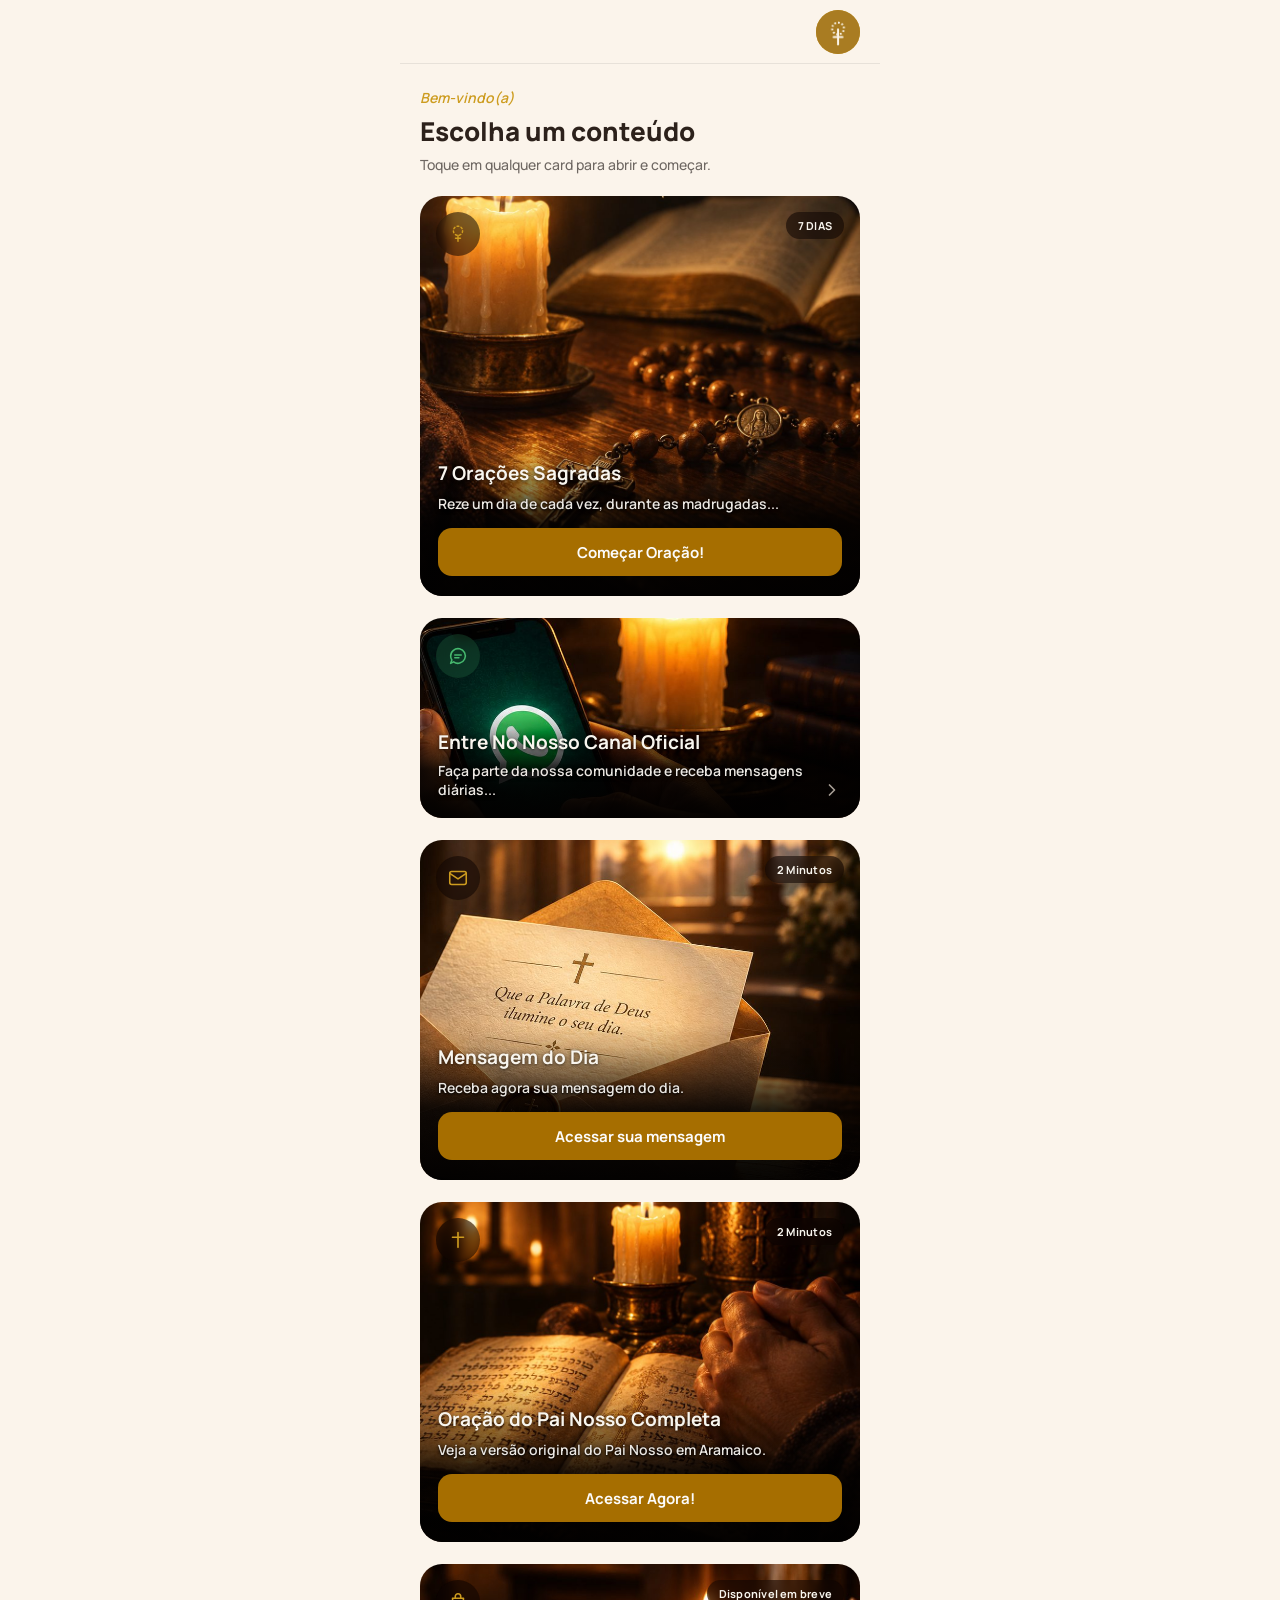
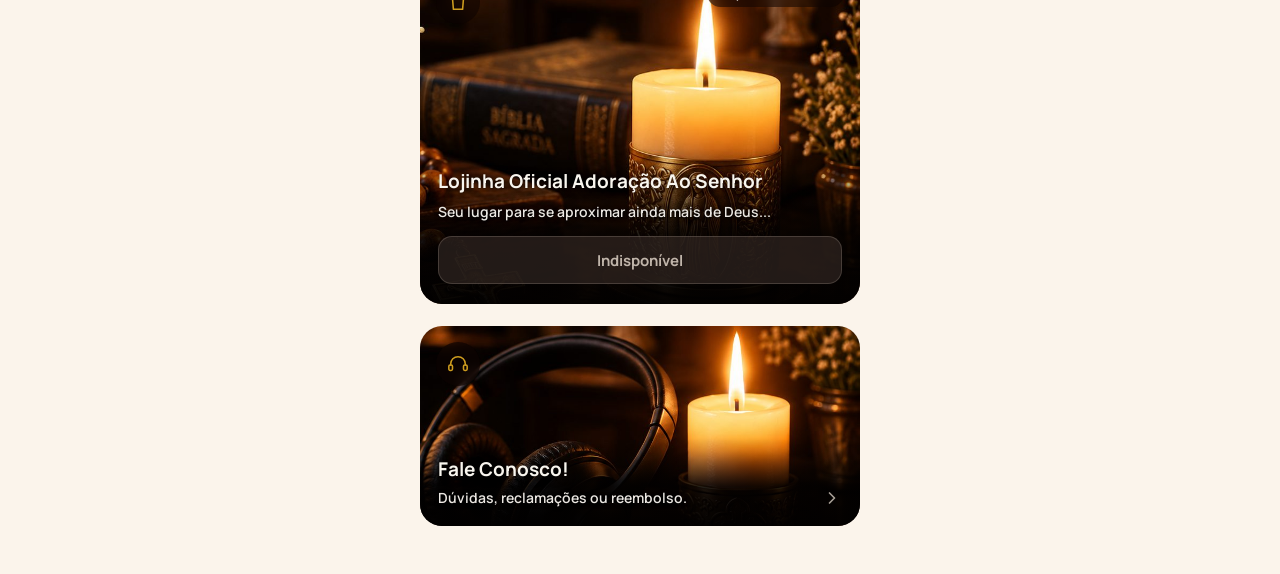
==== index.html @ 66c06114 "Corrige imagens de fundo quebradas em cards com link interno Aspas simples dentro de url() colidiam " ====
<!doctype html>
<html lang="pt-BR">
<head>
<meta charset="utf-8">
<meta name="viewport" content="width=device-width, initial-scale=1">
<title>Início — 7 Améns da Madrugada</title>
<link rel="preconnect" href="https://fonts.googleapis.com">
<link href="https://fonts.googleapis.com/css2?family=Manrope:wght@400;500;600;700;800&display=swap" rel="stylesheet">
<link rel="stylesheet" href="css/styles.css?v=2">
<link rel="icon" type="image/png" sizes="32x32" href="assets/images/icon-32.png">
<link rel="apple-touch-icon" href="assets/images/icon-180.png">
</head>
<body>
<div class="app">

  <div class="header" style="justify-content:flex-end;">
    <div class="avatar"><img src="assets/images/icon-96.png" alt="7 Améns da Madrugada" width="44" height="44"></div>
  </div>

  <div class="content">

    <div class="heading-block">
      <span class="eyebrow">Bem-vindo(a)</span>
      <h1 class="title">Escolha um conteúdo</h1>
      <p class="subtext">Toque em qualquer card para abrir e começar.</p>
    </div>

    <a href="novena.html" class="card" style="height:400px;background-image:linear-gradient(to top, oklch(0.08 0.01 40 / 0.15) 0%, transparent 40%), url(assets/images/home-7-oracoes-sagradas.jpg);">
      <div class="icon-badge">
        <svg width="22" height="22" viewBox="0 0 24 24" fill="none" stroke="currentColor" stroke-width="1.6" stroke-linecap="round"><circle cx="12" cy="8.5" r="5" stroke-dasharray="1.8 2.6"/><line x1="12" y1="13.5" x2="12" y2="20" stroke-linecap="round"/><line x1="9.3" y1="16.7" x2="14.7" y2="16.7" stroke-linecap="round"/></svg>
      </div>
      <div class="pill-badge">7 DIAS</div>
      <div class="card-body">
        <h3 class="card-title">7 Orações Sagradas</h3>
        <p class="card-sub">Reze um dia de cada vez, durante as madrugadas...</p>
        <button class="cta-btn" type="button">Começar Oração!</button>
      </div>
    </a>

    <a href="https://chat.whatsapp.com/FIUtX62TOWH0xIyb51NqHr?s=cl&p=i&mlu=4&ilr=4" target="_blank" rel="noopener" class="card" style="height:200px;background-image:linear-gradient(to top, oklch(0.08 0.01 40 / 0.15) 0%, transparent 40%), url(assets/images/home-canal-oficial.jpg);">
      <div class="icon-badge" style="background:oklch(0.70 0.15 152 / 0.18);color:var(--whatsapp);">
        <svg width="22" height="22" viewBox="0 0 24 24" fill="none" stroke="currentColor" stroke-width="1.7" stroke-linecap="round" stroke-linejoin="round"><path d="M4 12a8 8 0 1 1 3.2 6.4L4 20l1.3-3.6A7.96 7.96 0 0 1 4 12Z"/><line x1="8.5" y1="11" x2="15.5" y2="11"/><line x1="8.5" y1="14" x2="13" y2="14"/></svg>
      </div>
      <div class="card-body row">
        <div style="display:flex;flex-direction:column;gap:6px;">
          <h3 class="card-title" style="font-size:19px;">Entre No Nosso Canal Oficial</h3>
          <p class="card-sub">Faça parte da nossa comunidade e receba mensagens diárias...</p>
        </div>
        <svg class="chevron" width="20" height="20" viewBox="0 0 24 24" fill="none" stroke="currentColor" stroke-width="2" stroke-linecap="round" stroke-linejoin="round"><path d="M9 6l6 6-6 6"/></svg>
      </div>
    </a>

    <a href="javascript:void(0)" onclick="abrirMensagemDoDia()" class="card" style="height:340px;background-image:linear-gradient(to top, oklch(0.08 0.01 40 / 0.15) 0%, transparent 40%), url(assets/images/home-mensagem-do-dia.jpg);">
      <div class="icon-badge">
        <svg width="22" height="22" viewBox="0 0 24 24" fill="none" stroke="currentColor" stroke-width="1.7" stroke-linecap="round" stroke-linejoin="round"><rect x="3" y="5" width="18" height="14" rx="2"/><path d="M3 7l9 6 9-6"/></svg>
      </div>
      <div class="pill-badge">2 Minutos</div>
      <div class="card-body">
        <h3 class="card-title">Mensagem do Dia</h3>
        <p class="card-sub">Receba agora sua mensagem do dia.</p>
        <button class="cta-btn" type="button">Acessar sua mensagem</button>
      </div>
    </a>

    <a href="dia.html?material=pai-nosso" class="card" style="height:340px;background-image:linear-gradient(to top, oklch(0.08 0.01 40 / 0.15) 0%, transparent 40%), url(assets/images/home-pai-nosso.jpg);">
      <div class="icon-badge">
        <svg width="22" height="22" viewBox="0 0 24 24" fill="none" stroke="currentColor" stroke-width="1.8" stroke-linecap="round" stroke-linejoin="round"><line x1="12" y1="4" x2="12" y2="20"/><line x1="6" y1="9" x2="18" y2="9"/></svg>
      </div>
      <div class="pill-badge">2 Minutos</div>
      <div class="card-body">
        <h3 class="card-title">Oração do Pai Nosso Completa</h3>
        <p class="card-sub">Veja a versão original do Pai Nosso em Aramaico.</p>
        <button class="cta-btn" type="button">Acessar Agora!</button>
      </div>
    </a>

    <div class="card static" style="height:340px;background-image:linear-gradient(to top, oklch(0.08 0.01 40 / 0.15) 0%, transparent 40%), url(assets/images/home-lojinha.jpg);">
      <div class="icon-badge">
        <svg width="22" height="22" viewBox="0 0 24 24" fill="none" stroke="currentColor" stroke-width="1.7" stroke-linecap="round" stroke-linejoin="round"><path d="M6 8h12l-1 12H7L6 8Z"/><path d="M9 8V6a3 3 0 0 1 6 0v2"/></svg>
      </div>
      <div class="pill-badge">Disponível em breve</div>
      <div class="card-body">
        <h3 class="card-title">Lojinha Oficial Adoração Ao Senhor</h3>
        <p class="card-sub">Seu lugar para se aproximar ainda mais de Deus...</p>
        <button class="cta-btn muted" type="button" disabled>Indisponível</button>
      </div>
    </div>

    <a href="https://wa.me/5591980159224?text=Ol%C3%A1!%20Preciso%20de%20ajuda%20com%20o%20app%207%20Am%C3%A9ns%20da%20Madrugada." target="_blank" rel="noopener" class="card" style="height:200px;background-image:linear-gradient(to top, oklch(0.08 0.01 40 / 0.15) 0%, transparent 40%), url(assets/images/home-fale-conosco.jpg);">
      <div class="icon-badge">
        <svg width="22" height="22" viewBox="0 0 24 24" fill="none" stroke="currentColor" stroke-width="1.7" stroke-linecap="round" stroke-linejoin="round"><path d="M4 13v-1a8 8 0 0 1 16 0v1"/><rect x="2" y="13" width="4" height="6" rx="1.5"/><rect x="18" y="13" width="4" height="6" rx="1.5"/></svg>
      </div>
      <div class="card-body row">
        <div style="display:flex;flex-direction:column;gap:6px;">
          <h3 class="card-title" style="font-size:19px;">Fale Conosco!</h3>
          <p class="card-sub">Dúvidas, reclamações ou reembolso.</p>
        </div>
        <svg class="chevron" width="20" height="20" viewBox="0 0 24 24" fill="none" stroke="currentColor" stroke-width="2" stroke-linecap="round" stroke-linejoin="round"><path d="M9 6l6 6-6 6"/></svg>
      </div>
    </a>

  </div>
</div>

<div class="modal-scrim" id="msg-modal">
  <div class="modal-card">
    <div class="modal-icon">
      <svg width="24" height="24" viewBox="0 0 24 24" fill="none" stroke="currentColor" stroke-width="1.7" stroke-linecap="round" stroke-linejoin="round"><rect x="3" y="5" width="18" height="14" rx="2"/><path d="M3 7l9 6 9-6"/></svg>
    </div>
    <div class="modal-heading">
      <h3 id="msg-ref" style="color:var(--accent-strong);font-size:13px;font-weight:800;letter-spacing:.04em;text-transform:uppercase;">Referência</h3>
    </div>
    <p id="msg-texto" style="margin:0;font-size:17px;font-weight:700;font-style:italic;line-height:1.5;color:var(--ink);text-align:center;"></p>
    <p id="msg-reflexao" style="margin:0;font-size:14.5px;font-weight:500;line-height:1.65;color:var(--ink-muted);text-align:center;"></p>
    <div class="modal-actions">
      <button class="modal-btn primary" type="button" onclick="document.getElementById('msg-modal').classList.remove('open')">FECHAR</button>
    </div>
  </div>
</div>

<script src="js/mensagens.js"></script>
<script>
  function mensagemDoDiaIndex() {
    const epoch = Date.UTC(2025, 0, 1);
    const hoje = Date.UTC(new Date().getUTCFullYear(), new Date().getUTCMonth(), new Date().getUTCDate());
    const dias = Math.floor((hoje - epoch) / 86400000);
    return ((dias % MENSAGENS.length) + MENSAGENS.length) % MENSAGENS.length;
  }

  function abrirMensagemDoDia() {
    const msg = MENSAGENS[mensagemDoDiaIndex()];
    document.getElementById('msg-ref').textContent = msg.ref;
    document.getElementById('msg-texto').textContent = `“${msg.texto}”`;
    document.getElementById('msg-reflexao').textContent = msg.reflexao;
    document.getElementById('msg-modal').classList.add('open');
  }
</script>
<script src="js/app.js?v=3"></script>
</body>
</html>
---- css/styles.css ----
:root {
  --bg: oklch(0.97 0.014 75);
  --surface-alt: oklch(0.93 0.012 70);
  --ink: oklch(0.26 0.02 50);
  --ink-muted: oklch(0.52 0.012 60);
  --accent: oklch(0.72 0.14 85);
  --accent-strong: oklch(0.58 0.15 82);
  --on-accent: oklch(0.99 0 0);
  --dark-on-accent: oklch(0.22 0.03 55);
  --hairline: oklch(0 0 0 / 0.08);
  --card-ink: oklch(0.97 0.01 85);
  --card-muted: oklch(0.85 0.02 75 / 0.78);
  --whatsapp: oklch(0.70 0.15 152);
  --badge-bg: oklch(0.13 0.02 45 / 0.55);
  --muted-btn-bg: oklch(0.32 0.02 50 / 0.55);
  --muted-btn-border: oklch(0.60 0.02 60 / 0.35);
  --muted-btn-ink: oklch(0.78 0.02 70);
  --locked-badge: oklch(0.42 0.01 60 / 0.7);
  color-scheme: light;
}

* { box-sizing: border-box; }

html, body {
  margin: 0;
  background: var(--bg);
  color: var(--ink);
  font-family: 'Manrope', -apple-system, sans-serif;
  min-height: 100%;
}

a { color: var(--accent); text-decoration: none; }
a:hover { color: var(--accent-strong); }

.app {
  max-width: 480px;
  margin: 0 auto;
  min-height: 100vh;
  min-height: 100dvh;
  background: var(--bg);
  display: flex;
  flex-direction: column;
}

.header {
  flex: 0 0 auto;
  height: 64px;
  display: flex;
  align-items: center;
  justify-content: space-between;
  padding: 0 20px;
  border-bottom: 1px solid var(--hairline);
  position: sticky;
  top: 0;
  background: var(--bg);
  z-index: 20;
}

.back-btn {
  height: 44px;
  padding: 0 16px 0 12px;
  border-radius: 999px;
  background: var(--surface-alt);
  color: var(--ink);
  border: none;
  display: flex;
  align-items: center;
  gap: 6px;
  font-family: 'Manrope', sans-serif;
  font-weight: 600;
  font-size: 15px;
  cursor: pointer;
}

.avatar {
  width: 44px;
  height: 44px;
  border-radius: 50%;
  background: var(--accent);
  display: flex;
  align-items: center;
  justify-content: center;
  font-weight: 700;
  font-size: 16px;
  color: var(--on-accent);
  flex: 0 0 auto;
  overflow: hidden;
}

.avatar img {
  width: 100%;
  height: 100%;
  object-fit: cover;
}

.content {
  flex: 1 1 auto;
  padding: 24px 20px 48px;
  display: flex;
  flex-direction: column;
  gap: 22px;
}

.eyebrow {
  font-style: italic;
  font-size: 14px;
  font-weight: 600;
  color: var(--accent);
}

h1.title {
  margin: 0;
  font-size: 26px;
  font-weight: 800;
  color: var(--ink);
}

.subtext {
  margin: 0;
  font-size: 14px;
  font-weight: 500;
  color: var(--ink-muted);
}

.heading-block {
  display: flex;
  flex-direction: column;
  gap: 6px;
}

.section-heading {
  display: flex;
  align-items: flex-start;
  gap: 10px;
}

.section-heading .bar {
  width: 4px;
  height: 44px;
  border-radius: 3px;
  background: var(--accent-strong);
  margin-top: 2px;
  flex: 0 0 auto;
}

.kicker {
  font-weight: 700;
  font-size: 11px;
  letter-spacing: .06em;
  text-transform: uppercase;
  color: var(--ink-muted);
}

/* Cards (Home + Novena) */
.card {
  position: relative;
  border-radius: 22px;
  overflow: hidden;
  flex: 0 0 auto;
  opacity: 0.5;
  transform: scale(0.96);
  transition: opacity 0.28s ease, transform 0.28s ease;
  transform-origin: center center;
  display: block;
  color: inherit;
  background-size: cover;
  background-position: center;
}

.card.static { opacity: 1; transform: scale(1); }

.card.locked {
  filter: grayscale(35%) brightness(0.9);
  pointer-events: none;
}

.icon-badge {
  position: absolute;
  top: 16px;
  left: 16px;
  width: 44px;
  height: 44px;
  border-radius: 50%;
  background: var(--badge-bg);
  backdrop-filter: blur(6px);
  display: flex;
  align-items: center;
  justify-content: center;
  color: var(--accent);
}

.num-badge {
  position: absolute;
  top: 16px;
  left: 16px;
  width: 44px;
  height: 44px;
  border-radius: 50%;
  background: var(--accent);
  display: flex;
  align-items: center;
  justify-content: center;
  font-weight: 800;
  font-size: 18px;
  color: var(--dark-on-accent);
}

.card.locked .num-badge {
  background: var(--locked-badge);
  color: var(--card-muted);
}

.pill-badge {
  position: absolute;
  top: 16px;
  right: 16px;
  padding: 6px 12px;
  border-radius: 999px;
  background: var(--badge-bg);
  backdrop-filter: blur(6px);
  font-size: 11px;
  font-weight: 700;
  letter-spacing: .02em;
  color: var(--card-ink);
  display: flex;
  align-items: center;
  gap: 5px;
}

.card.locked .pill-badge { color: var(--card-muted); }

.play-btn {
  position: absolute;
  top: 50%;
  left: 50%;
  transform: translate(-50%, -50%);
  width: 72px;
  height: 72px;
  border-radius: 50%;
  background: var(--accent-strong);
  display: flex;
  align-items: center;
  justify-content: center;
  box-shadow: 0 8px 20px -6px rgba(0,0,0,.5);
}

.card.locked .play-btn {
  background: var(--locked-badge);
  box-shadow: none;
}

.card-body {
  position: absolute;
  left: 0;
  right: 0;
  bottom: 0;
  padding: 20px 18px;
  background: linear-gradient(to top, oklch(0.06 0.01 40 / 0.97) 0%, oklch(0.06 0.01 40 / 0.86) 45%, oklch(0.06 0.01 40 / 0.15) 85%, transparent 100%);
  display: flex;
  flex-direction: column;
  gap: 8px;
}

.card-body.row {
  flex-direction: row;
  align-items: flex-end;
  justify-content: space-between;
  gap: 12px;
  padding: 18px;
}

.card-title {
  margin: 0;
  font-size: 19px;
  font-weight: 700;
  color: var(--card-ink);
  text-shadow: 0 1px 3px rgba(0,0,0,.5), 0 2px 10px rgba(0,0,0,.35);
}

.card.locked .card-title { color: var(--card-muted); }

.card-sub {
  margin: 0;
  font-size: 14px;
  font-weight: 600;
  line-height: 1.4;
  color: oklch(0.93 0.008 80);
  text-shadow: 0 1px 4px rgba(0,0,0,.7), 0 1px 2px rgba(0,0,0,.9);
}

.card.locked .card-sub { color: var(--card-muted); text-shadow: none; }

.cta-btn {
  margin-top: 6px;
  height: 48px;
  border: none;
  border-radius: 14px;
  background: var(--accent-strong);
  color: var(--on-accent);
  font-weight: 700;
  font-size: 15px;
  font-family: 'Manrope', sans-serif;
  cursor: pointer;
}

.cta-btn.muted {
  background: var(--muted-btn-bg);
  border: 1px solid var(--muted-btn-border);
  color: var(--muted-btn-ink);
  cursor: not-allowed;
}

.chevron { flex: 0 0 auto; color: var(--card-muted); }

.section-label {
  margin: 8px 0 -6px;
  font-weight: 800;
  font-size: 13px;
  letter-spacing: .04em;
  text-transform: uppercase;
  color: var(--accent-strong);
}

/* Day detail page */
.video-wrap {
  position: relative;
  border-radius: 24px;
  overflow: hidden;
  aspect-ratio: 16/9;
  flex: 0 0 auto;
  background-image: radial-gradient(120% 100% at 50% 30%, oklch(0.40 0.10 50) 0%, oklch(0.19 0.04 42) 55%, oklch(0.11 0.02 30) 100%);
}

.video-wrap iframe {
  position: absolute;
  inset: 0;
  width: 100%;
  height: 100%;
  border: 0;
}

.material-btn {
  align-self: center;
  height: 48px;
  padding: 0 20px;
  border-radius: 999px;
  background: var(--surface-alt);
  color: var(--ink);
  border: none;
  display: flex;
  align-items: center;
  gap: 8px;
  font-family: 'Manrope', sans-serif;
  font-weight: 700;
  font-size: 14px;
  cursor: pointer;
}

.prayer-card {
  border-radius: 18px;
  background: var(--surface-alt);
  padding: 20px 18px;
  display: flex;
  flex-direction: column;
  gap: 18px;
}

.prayer-card p {
  margin: 0;
  font-size: 15px;
  font-weight: 500;
  line-height: 1.8;
  color: var(--ink);
}

.prayer-card p.opening {
  font-weight: 600;
  font-style: italic;
  line-height: 1.6;
}

.prayer-card p.closing {
  font-weight: 700;
  text-align: center;
}

.banner {
  border-radius: 16px;
  background: oklch(0.22 0.02 50);
  padding: 16px 20px;
  text-align: center;
  flex: 0 0 auto;
}

.banner span {
  font-weight: 800;
  font-size: 13px;
  letter-spacing: .03em;
  color: var(--card-ink);
  text-transform: uppercase;
  line-height: 1.5;
}

/* Confirmation modal */
.modal-scrim {
  position: fixed;
  inset: 0;
  background: oklch(0.10 0.01 40 / 0.6);
  display: none;
  align-items: center;
  justify-content: center;
  padding: 24px;
  z-index: 100;
}

.modal-scrim.open { display: flex; }

.modal-card {
  width: 100%;
  max-width: 340px;
  border-radius: 26px;
  background: var(--bg);
  padding: 28px 24px 24px;
  display: flex;
  flex-direction: column;
  align-items: center;
  gap: 22px;
  box-shadow: 0 24px 48px -12px rgba(0,0,0,.45);
}

.modal-icon {
  width: 56px;
  height: 56px;
  border-radius: 50%;
  background: var(--accent);
  display: flex;
  align-items: center;
  justify-content: center;
  color: var(--dark-on-accent);
  flex: 0 0 auto;
}

.modal-heading {
  text-align: center;
}

.modal-heading h3 {
  margin: 0;
  font-weight: 800;
  font-size: 19px;
  color: var(--ink);
}

.modal-checklist {
  width: 100%;
  display: flex;
  flex-direction: column;
  gap: 14px;
}

.modal-checklist .item {
  display: flex;
  align-items: flex-start;
  gap: 10px;
}

.modal-checklist svg {
  flex: 0 0 auto;
  margin-top: 1px;
  color: var(--accent-strong);
}

.modal-checklist p {
  margin: 0;
  font-size: 15px;
  font-weight: 600;
  color: var(--ink);
  line-height: 1.4;
}

.modal-actions {
  width: 100%;
  display: flex;
  flex-direction: column;
  gap: 10px;
}

.modal-btn {
  height: 52px;
  border-radius: 14px;
  font-family: 'Manrope', sans-serif;
  cursor: pointer;
  width: 100%;
}

.modal-btn.primary {
  background: var(--accent-strong);
  color: var(--on-accent);
  border: none;
  font-weight: 800;
  font-size: 15px;
}

.modal-btn.secondary {
  background: transparent;
  border: 1px solid var(--muted-btn-border);
  color: var(--ink-muted);
  font-weight: 700;
  font-size: 13px;
  line-height: 1.35;
}

/* Botão flutuante "voltar ao topo" */
.back-to-top {
  position: fixed;
  right: max(20px, calc(50% - 240px + 20px));
  bottom: 24px;
  width: 52px;
  height: 52px;
  border-radius: 50%;
  background: var(--accent-strong);
  color: var(--on-accent);
  border: none;
  display: flex;
  align-items: center;
  justify-content: center;
  box-shadow: 0 10px 24px -8px rgba(0,0,0,.45);
  cursor: pointer;
  opacity: 0;
  transform: translateY(12px);
  pointer-events: none;
  transition: opacity 0.25s ease, transform 0.25s ease;
  z-index: 50;
}

.back-to-top.visible {
  opacity: 1;
  transform: translateY(0);
  pointer-events: auto;
}
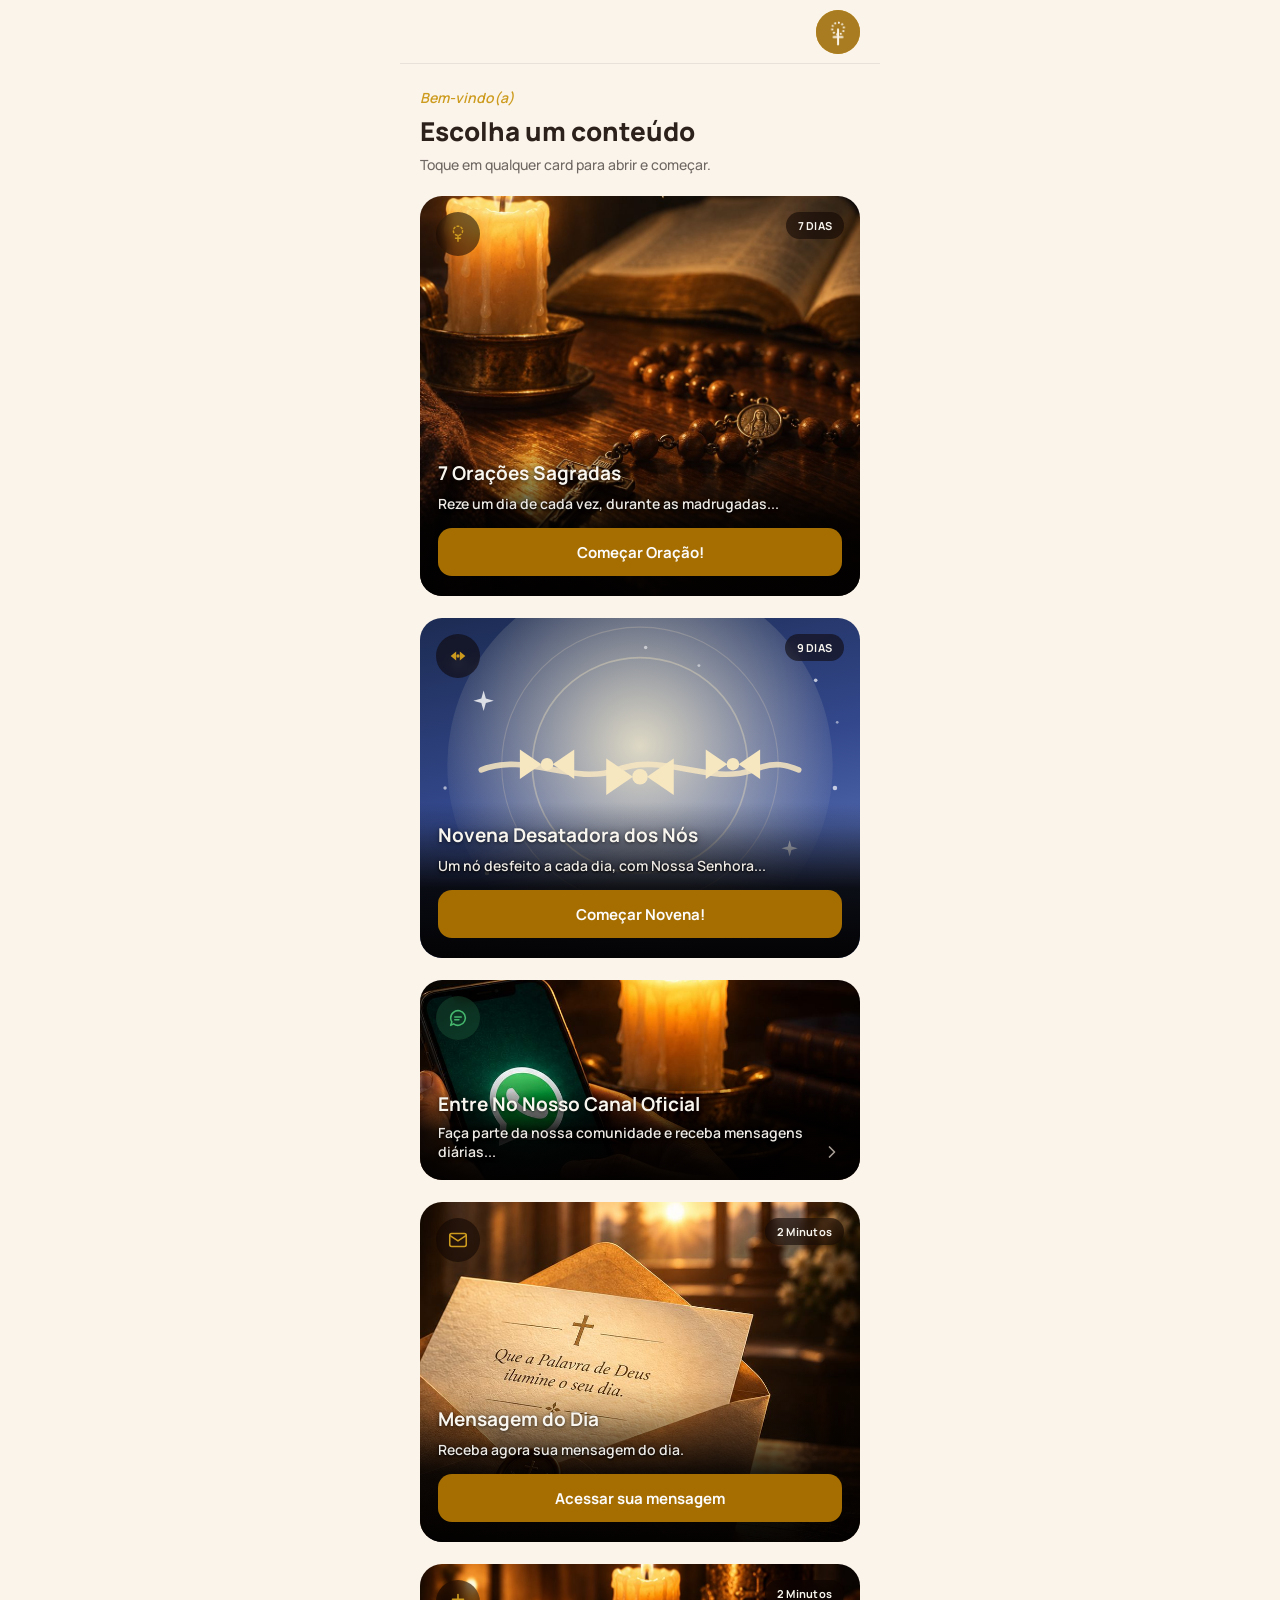
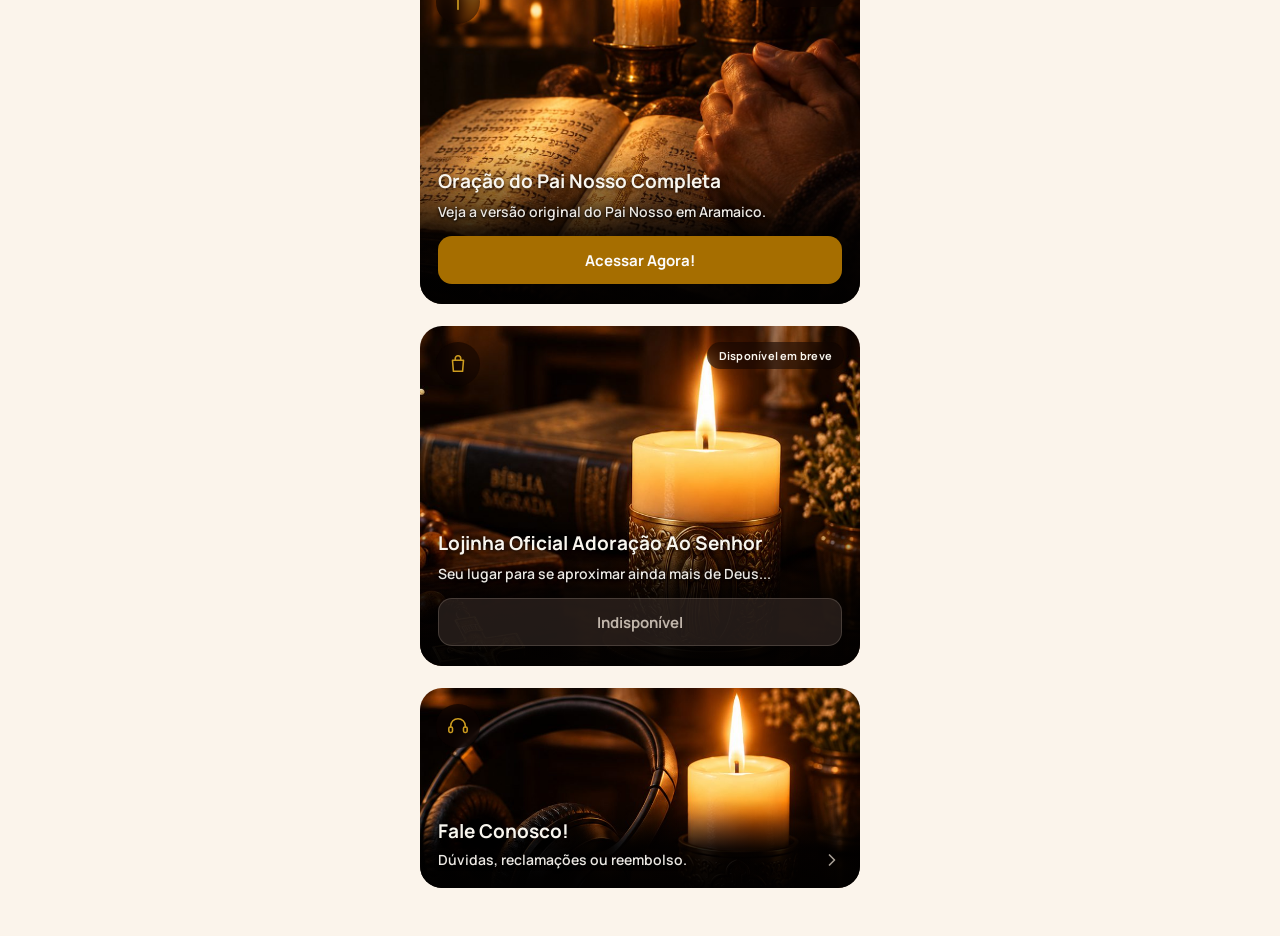
==== commit e0c57714: "Adiciona a Novena a Nossa Senhora Desatadora dos Nós e vídeos dos Dias 2-6 Nova jornada de 9 dias (s" ====
--- a/index.html
+++ b/index.html
@@ -6,7 +6,7 @@
 <title>Início — 7 Améns da Madrugada</title>
 <link rel="preconnect" href="https://fonts.googleapis.com">
 <link href="https://fonts.googleapis.com/css2?family=Manrope:wght@400;500;600;700;800&display=swap" rel="stylesheet">
-<link rel="stylesheet" href="css/styles.css?v=2">
+<link rel="stylesheet" href="css/styles.css?v=11">
 <link rel="icon" type="image/png" sizes="32x32" href="assets/images/icon-32.png">
 <link rel="apple-touch-icon" href="assets/images/icon-180.png">
 </head>
@@ -34,6 +34,18 @@
         <h3 class="card-title">7 Orações Sagradas</h3>
         <p class="card-sub">Reze um dia de cada vez, durante as madrugadas...</p>
         <button class="cta-btn" type="button">Começar Oração!</button>
+      </div>
+    </a>
+
+    <a href="desatadora.html" class="card" style="height:340px;background-image:linear-gradient(to top, oklch(0.06 0.02 260 / 0.25) 0%, transparent 45%), url(assets/images/desatadora/home.svg);">
+      <div class="icon-badge">
+        <svg width="22" height="22" viewBox="0 0 24 24" fill="currentColor"><path d="M10 7L4 12l6 5V7Z"/><path d="M14 7l6 5-6 5V7Z"/><circle cx="12" cy="12" r="1.8"/></svg>
+      </div>
+      <div class="pill-badge">9 DIAS</div>
+      <div class="card-body">
+        <h3 class="card-title">Novena Desatadora dos Nós</h3>
+        <p class="card-sub">Um nó desfeito a cada dia, com Nossa Senhora...</p>
+        <button class="cta-btn" type="button">Começar Novena!</button>
       </div>
     </a>
 
@@ -135,6 +147,6 @@
     document.getElementById('msg-modal').classList.add('open');
   }
 </script>
-<script src="js/app.js?v=3"></script>
+<script src="js/app.js?v=4"></script>
 </body>
 </html>
--- a/css/styles.css
+++ b/css/styles.css
@@ -331,12 +331,150 @@
   background-image: radial-gradient(120% 100% at 50% 30%, oklch(0.40 0.10 50) 0%, oklch(0.19 0.04 42) 55%, oklch(0.11 0.02 30) 100%);
 }
 
+.video-wrap-embed {
+  position: relative;
+  border-radius: 24px;
+  overflow: hidden;
+  clip-path: inset(0 round 24px);
+  contain: paint;
+  flex: 0 0 auto;
+  display: flex;
+  justify-content: center;
+}
+
+/* O player externo às vezes desenha os controles numa camada que ignora
+   o recorte acima (comum em players com vídeo acelerado por hardware).
+   Como reforço, pintamos por cima 4 cantos curvos da cor do fundo do
+   app, disfarçando qualquer canto quadrado que escape do recorte. */
+.video-wrap-embed .corner-mask {
+  position: absolute;
+  width: 24px;
+  height: 24px;
+  z-index: 5;
+  pointer-events: none;
+}
+
+.video-wrap-embed .corner-mask.tl {
+  top: 0;
+  left: 0;
+  background: radial-gradient(circle at 24px 24px, transparent 24px, var(--bg) 24.5px);
+}
+
+.video-wrap-embed .corner-mask.tr {
+  top: 0;
+  right: 0;
+  background: radial-gradient(circle at 0 24px, transparent 24px, var(--bg) 24.5px);
+}
+
+.video-wrap-embed .corner-mask.bl {
+  bottom: 0;
+  left: 0;
+  background: radial-gradient(circle at 24px 0, transparent 24px, var(--bg) 24.5px);
+}
+
+.video-wrap-embed .corner-mask.br {
+  bottom: 0;
+  right: 0;
+  background: radial-gradient(circle at 0 0, transparent 24px, var(--bg) 24.5px);
+}
+
 .video-wrap iframe {
   position: absolute;
   inset: 0;
   width: 100%;
   height: 100%;
   border: 0;
+}
+
+.audio-card {
+  border-radius: 18px;
+  background: var(--surface-alt);
+  padding: 16px 18px;
+  display: flex;
+  flex-direction: column;
+  gap: 10px;
+}
+
+.audio-card-label {
+  display: flex;
+  align-items: center;
+  gap: 8px;
+  font-weight: 700;
+  font-size: 14px;
+  color: var(--ink);
+}
+
+.audio-card-label svg { color: var(--accent-strong); flex: 0 0 auto; }
+
+.audio-card audio { display: none; }
+
+.audio-controls {
+  display: flex;
+  align-items: center;
+  gap: 14px;
+}
+
+.audio-play-btn {
+  width: 44px;
+  height: 44px;
+  border-radius: 50%;
+  background: var(--accent-strong);
+  border: none;
+  display: flex;
+  align-items: center;
+  justify-content: center;
+  color: var(--on-accent);
+  flex: 0 0 auto;
+  cursor: pointer;
+}
+
+.audio-progress-wrap {
+  flex: 1 1 auto;
+  display: flex;
+  flex-direction: column;
+  gap: 6px;
+  min-width: 0;
+}
+
+.audio-progress-track {
+  position: relative;
+  height: 6px;
+  border-radius: 999px;
+  background: var(--muted-btn-border);
+  cursor: pointer;
+  touch-action: none;
+}
+
+.audio-progress-fill {
+  position: absolute;
+  top: 0;
+  left: 0;
+  bottom: 0;
+  border-radius: 999px;
+  background: var(--accent-strong);
+  width: 0%;
+  pointer-events: none;
+}
+
+.audio-progress-thumb {
+  position: absolute;
+  top: 50%;
+  left: 0%;
+  width: 14px;
+  height: 14px;
+  border-radius: 50%;
+  background: var(--accent-strong);
+  transform: translate(-50%, -50%);
+  box-shadow: 0 1px 4px rgba(0,0,0,.35);
+  pointer-events: none;
+}
+
+.audio-time-row {
+  display: flex;
+  justify-content: space-between;
+  font-size: 12px;
+  font-weight: 600;
+  color: var(--ink-muted);
 }
 
 .material-btn {
@@ -354,6 +492,18 @@
   font-weight: 700;
   font-size: 14px;
   cursor: pointer;
+}
+
+.material-btn.lg {
+  height: 56px;
+  padding: 0 24px;
+  font-size: 16px;
+  gap: 10px;
+}
+
+.material-btn.lg svg {
+  width: 21px;
+  height: 21px;
 }
 
 .prayer-card {
@@ -401,6 +551,42 @@
   line-height: 1.5;
 }
 
+.declaration-card {
+  border-radius: 18px;
+  background: oklch(0.22 0.02 50);
+  padding: 26px 22px;
+  text-align: center;
+  display: flex;
+  flex-direction: column;
+  gap: 12px;
+}
+
+.declaration-card p {
+  margin: 0;
+  font-size: 19px;
+  font-weight: 700;
+  font-style: italic;
+  color: var(--card-ink);
+  line-height: 1.45;
+}
+
+.material-input {
+  height: 48px;
+  border-radius: 12px;
+  border: 1px solid var(--muted-btn-border);
+  background: var(--bg);
+  padding: 0 16px;
+  font-family: 'Manrope', sans-serif;
+  font-size: 15px;
+  font-weight: 500;
+  color: var(--ink);
+}
+
+.material-input:focus {
+  outline: none;
+  border-color: var(--accent-strong);
+}
+
 /* Confirmation modal */
 .modal-scrim {
   position: fixed;
@@ -414,6 +600,44 @@
 }
 
 .modal-scrim.open { display: flex; }
+
+/* Painel de tela cheia (material de apoio, etc.) — mesma base do
+   modal-scrim, mas sem o padding/centralização do card pequeno. */
+.modal-scrim.sheet { padding: 0; }
+
+.material-sheet {
+  width: 100%;
+  max-width: 480px;
+  height: 100%;
+  max-height: 100dvh;
+  background: var(--bg);
+  display: flex;
+  flex-direction: column;
+  overflow: hidden;
+}
+
+.material-sheet-header {
+  flex: 0 0 auto;
+  height: 64px;
+  display: flex;
+  align-items: center;
+  padding: 0 20px;
+  border-bottom: 1px solid var(--hairline);
+  background: var(--bg);
+}
+
+.material-sheet-body {
+  flex: 1 1 auto;
+  min-height: 0;
+  overflow-y: auto;
+  -webkit-overflow-scrolling: touch;
+  padding: 24px 20px 48px;
+  display: flex;
+  flex-direction: column;
+  gap: 22px;
+}
+
+.material-sheet-body > * { flex: 0 0 auto; }
 
 .modal-card {
   width: 100%;
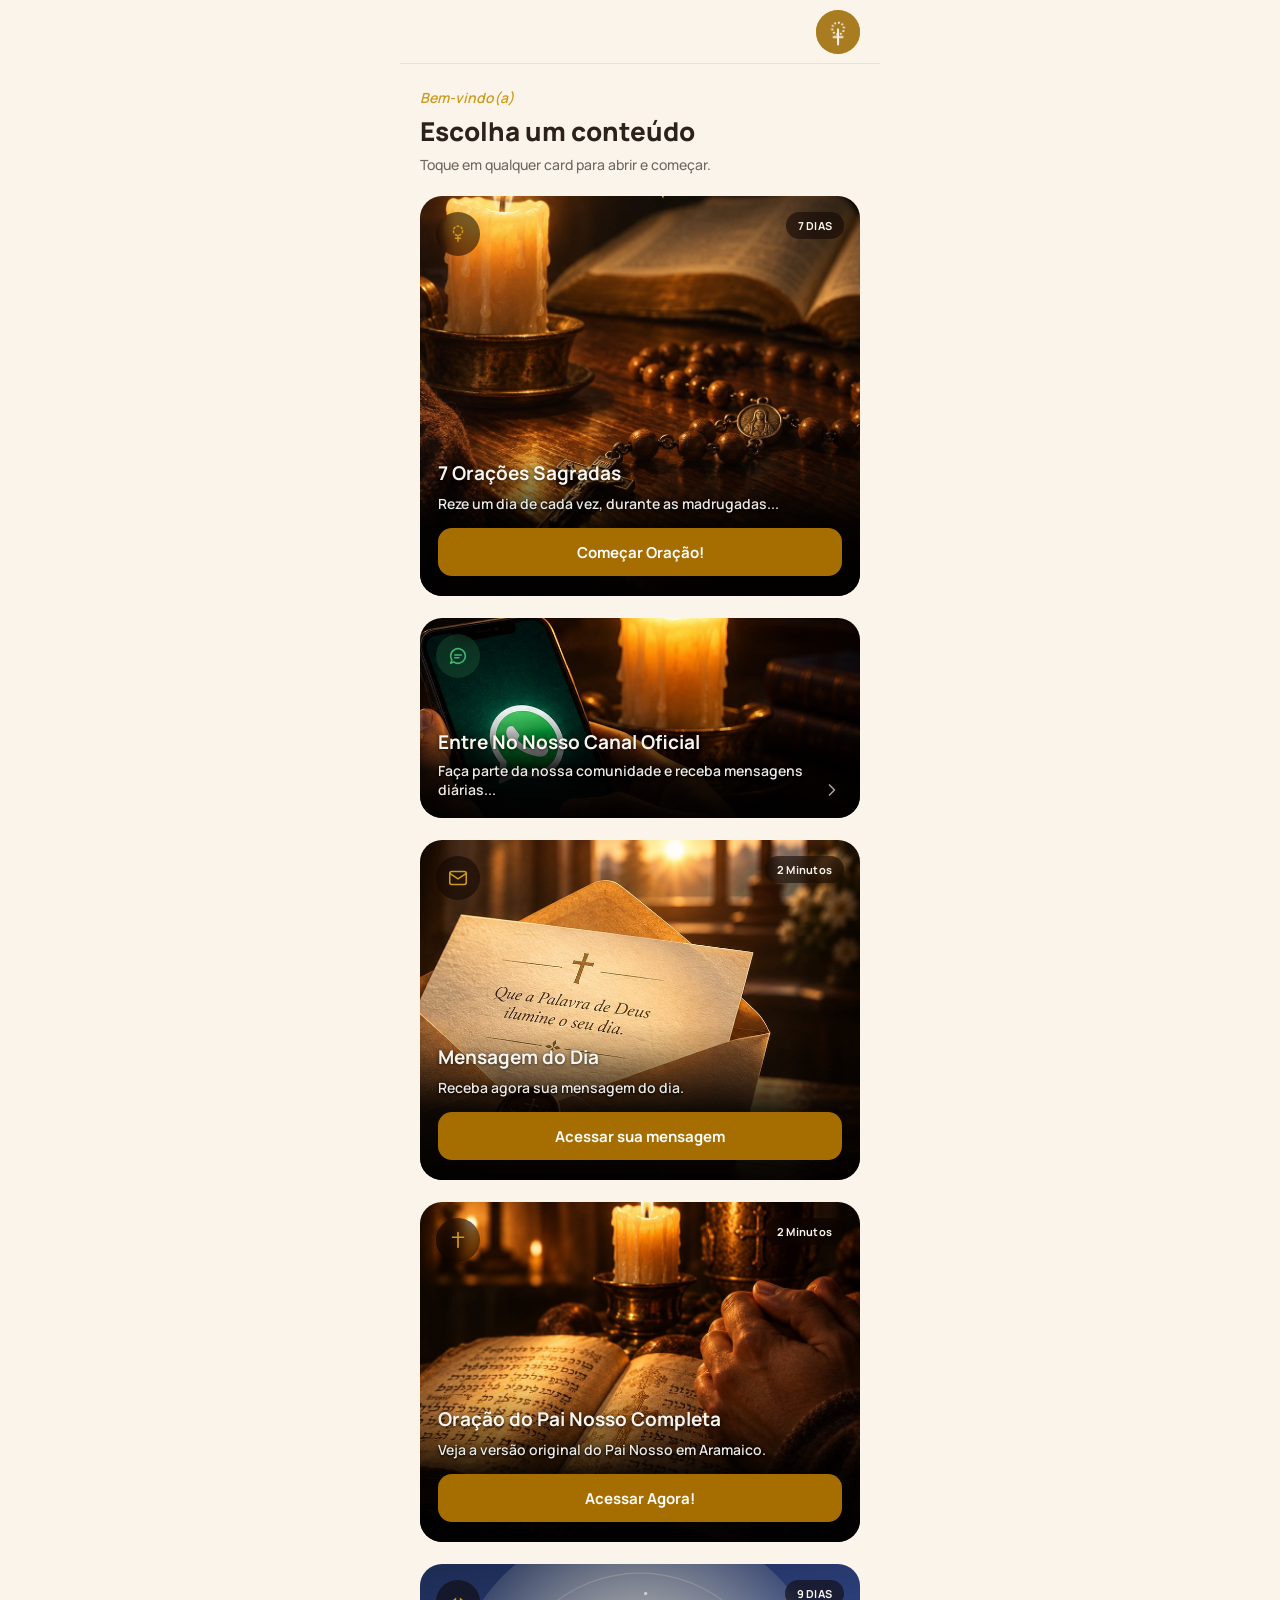
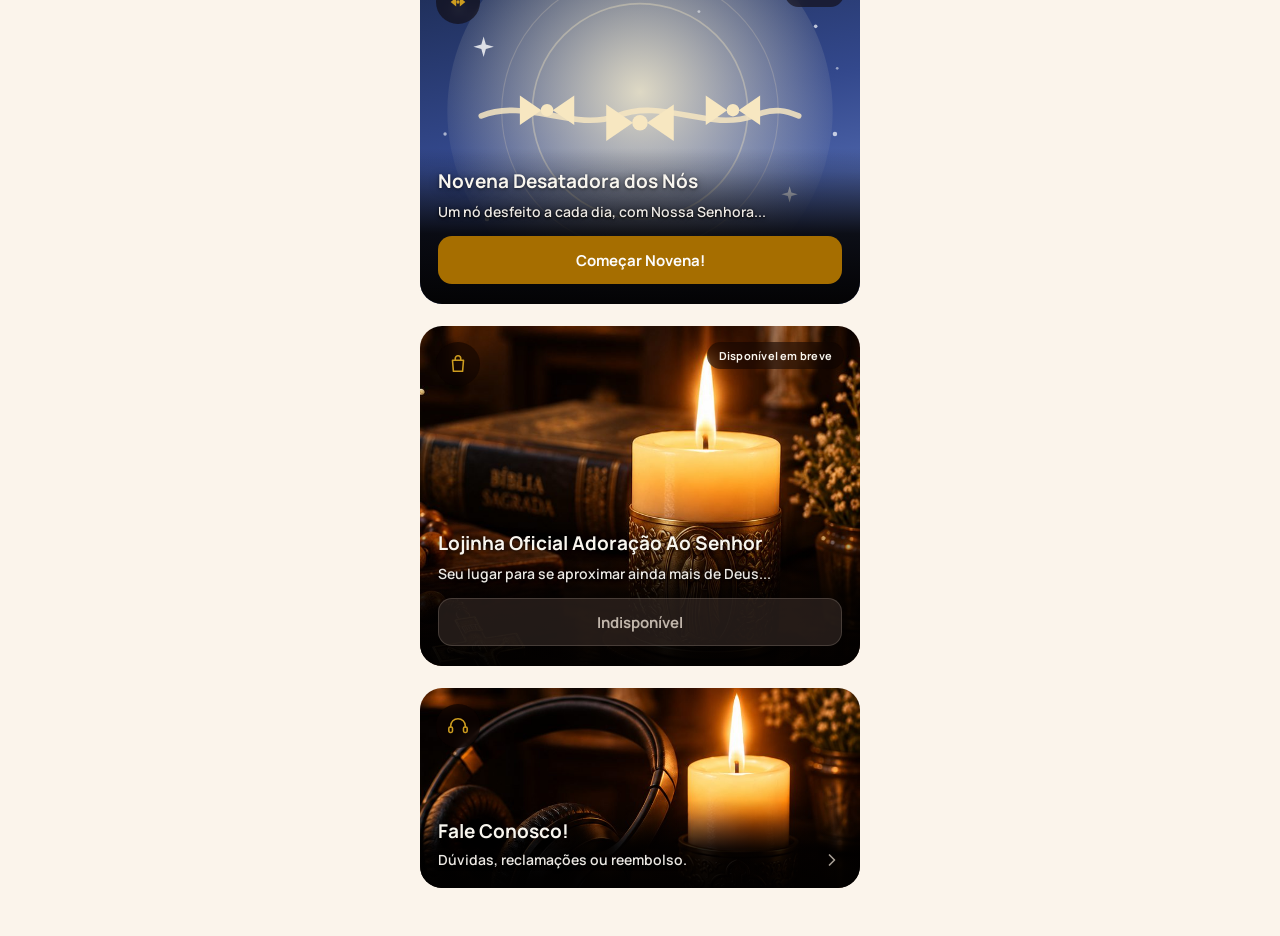
==== commit e62a71d7: "Move o card da Novena Desatadora pra depois do Pai Nosso Completo Co-Authored-By: Claude Sonnet 5 <n" ====
--- a/index.html
+++ b/index.html
@@ -37,18 +37,6 @@
       </div>
     </a>
 
-    <a href="desatadora.html" class="card" style="height:340px;background-image:linear-gradient(to top, oklch(0.06 0.02 260 / 0.25) 0%, transparent 45%), url(assets/images/desatadora/home.svg);">
-      <div class="icon-badge">
-        <svg width="22" height="22" viewBox="0 0 24 24" fill="currentColor"><path d="M10 7L4 12l6 5V7Z"/><path d="M14 7l6 5-6 5V7Z"/><circle cx="12" cy="12" r="1.8"/></svg>
-      </div>
-      <div class="pill-badge">9 DIAS</div>
-      <div class="card-body">
-        <h3 class="card-title">Novena Desatadora dos Nós</h3>
-        <p class="card-sub">Um nó desfeito a cada dia, com Nossa Senhora...</p>
-        <button class="cta-btn" type="button">Começar Novena!</button>
-      </div>
-    </a>
-
     <a href="https://chat.whatsapp.com/FIUtX62TOWH0xIyb51NqHr?s=cl&p=i&mlu=4&ilr=4" target="_blank" rel="noopener" class="card" style="height:200px;background-image:linear-gradient(to top, oklch(0.08 0.01 40 / 0.15) 0%, transparent 40%), url(assets/images/home-canal-oficial.jpg);">
       <div class="icon-badge" style="background:oklch(0.70 0.15 152 / 0.18);color:var(--whatsapp);">
         <svg width="22" height="22" viewBox="0 0 24 24" fill="none" stroke="currentColor" stroke-width="1.7" stroke-linecap="round" stroke-linejoin="round"><path d="M4 12a8 8 0 1 1 3.2 6.4L4 20l1.3-3.6A7.96 7.96 0 0 1 4 12Z"/><line x1="8.5" y1="11" x2="15.5" y2="11"/><line x1="8.5" y1="14" x2="13" y2="14"/></svg>
@@ -83,6 +71,18 @@
         <h3 class="card-title">Oração do Pai Nosso Completa</h3>
         <p class="card-sub">Veja a versão original do Pai Nosso em Aramaico.</p>
         <button class="cta-btn" type="button">Acessar Agora!</button>
+      </div>
+    </a>
+
+    <a href="desatadora.html" class="card" style="height:340px;background-image:linear-gradient(to top, oklch(0.06 0.02 260 / 0.25) 0%, transparent 45%), url(assets/images/desatadora/home.svg);">
+      <div class="icon-badge">
+        <svg width="22" height="22" viewBox="0 0 24 24" fill="currentColor"><path d="M10 7L4 12l6 5V7Z"/><path d="M14 7l6 5-6 5V7Z"/><circle cx="12" cy="12" r="1.8"/></svg>
+      </div>
+      <div class="pill-badge">9 DIAS</div>
+      <div class="card-body">
+        <h3 class="card-title">Novena Desatadora dos Nós</h3>
+        <p class="card-sub">Um nó desfeito a cada dia, com Nossa Senhora...</p>
+        <button class="cta-btn" type="button">Começar Novena!</button>
       </div>
     </a>
 
